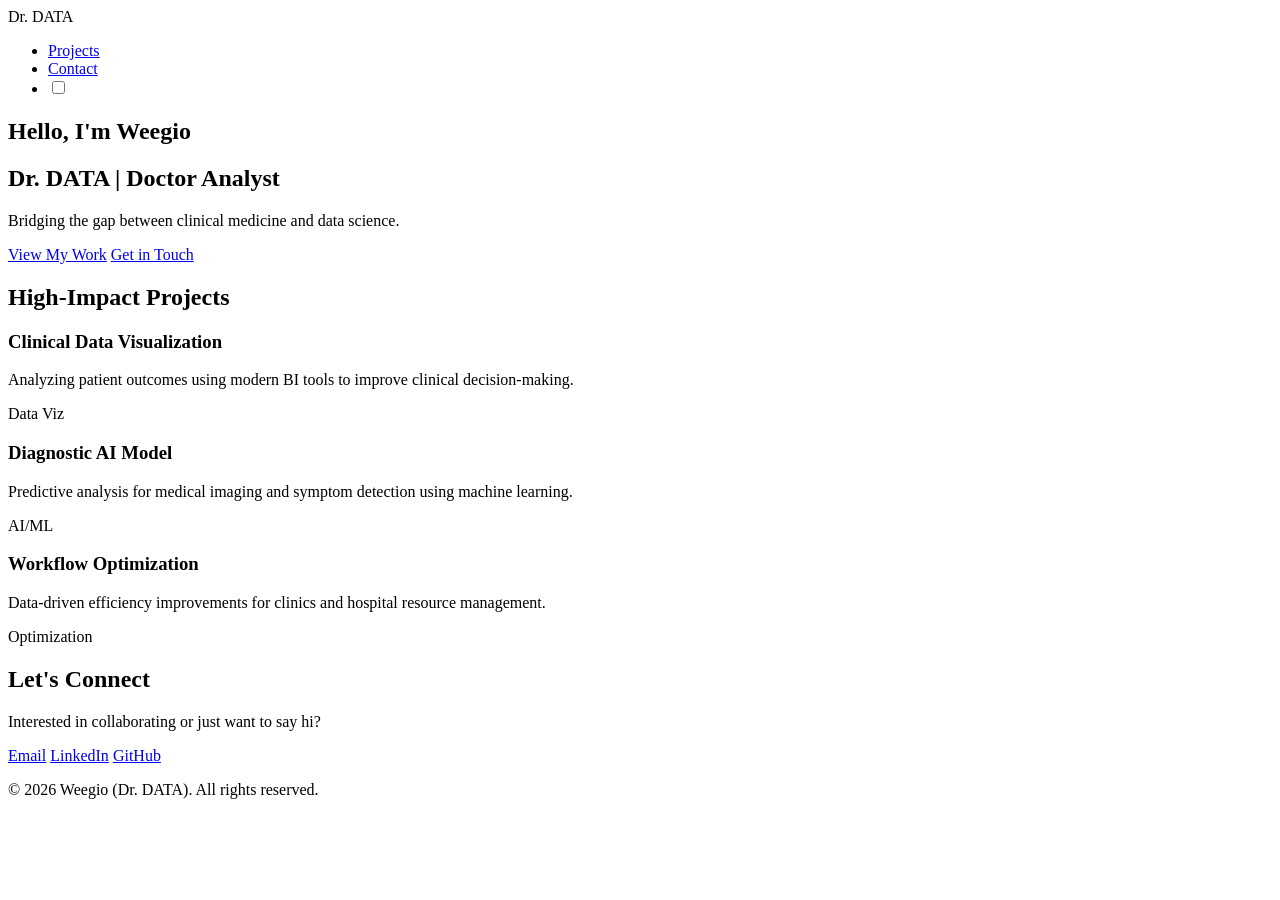
==== docs/index.html @ 5566f9ec "Move web files to docs/ for GitHub Pages deployment" ====
<!DOCTYPE html>
<html lang="en">
<head>
    <meta charset="UTF-8">
    <meta name="viewport" content="width=device-width, initial-scale=1.0">
    <title>Weegio | Dr. DATA - Doctor Analyst</title>
    <link rel="preconnect" href="https://fonts.googleapis.com">
    <link rel="preconnect" href="https://fonts.gstatic.com" crossorigin>
    <link href="https://fonts.googleapis.com/css2?family=Inter:wght@300;400;600;700&display=swap" rel="stylesheet">
    <link rel="stylesheet" href="style.css">
</head>
<body>
    <header>
        <nav class="container">
            <div class="logo">Dr. DATA</div>
            <ul class="nav-links">
                <li><a href="#projects">Projects</a></li>
                <li><a href="#contact">Contact</a></li>
                <li class="theme-switch-wrapper">
                    <label class="theme-switch" for="checkbox">
                        <input type="checkbox" id="checkbox" />
                        <div class="slider round"></div>
                    </label>
                </li>
            </ul>
        </nav>
    </header>

    <main>
        <section id="hero" class="hero-section">
            <div class="container hero-content">
                <h1 class="fade-in">Hello, I'm <span class="highlight">Weegio</span></h1>
                <h2 class="fade-in delay-1">Dr. DATA | Doctor Analyst</h2>
                <p class="fade-in delay-2">Bridging the gap between clinical medicine and data science.</p>
                <div class="hero-btns fade-in delay-3">
                    <a href="#projects" class="btn btn-primary">View My Work</a>
                    <a href="#contact" class="btn btn-secondary">Get in Touch</a>
                </div>
            </div>
            <div class="hero-bg-overlay"></div>
        </section>

        <section id="projects" class="container section">
            <h2 class="section-title">High-Impact Projects</h2>
            <div class="projects-grid">
                <div class="project-card">
                    <div class="project-info">
                        <h3>Clinical Data Visualization</h3>
                        <p>Analyzing patient outcomes using modern BI tools to improve clinical decision-making.</p>
                        <span class="project-tag">Data Viz</span>
                    </div>
                </div>
                <div class="project-card">
                    <div class="project-info">
                        <h3>Diagnostic AI Model</h3>
                        <p>Predictive analysis for medical imaging and symptom detection using machine learning.</p>
                        <span class="project-tag">AI/ML</span>
                    </div>
                </div>
                <div class="project-card">
                    <div class="project-info">
                        <h3>Workflow Optimization</h3>
                        <p>Data-driven efficiency improvements for clinics and hospital resource management.</p>
                        <span class="project-tag">Optimization</span>
                    </div>
                </div>
            </div>
        </section>
    </main>

    <footer id="contact">
        <div class="container footer-content">
            <h2>Let's Connect</h2>
            <p>Interested in collaborating or just want to say hi?</p>
            <div class="contact-links">
                <a href="mailto:contact@weegio.com" class="contact-item">Email</a>
                <a href="#" class="contact-item">LinkedIn</a>
                <a href="#" class="contact-item">GitHub</a>
            </div>
            <p class="copyright">&copy; 2026 Weegio (Dr. DATA). All rights reserved.</p>
        </div>
    </footer>

    <script src="script.js"></script>
</body>
</html>
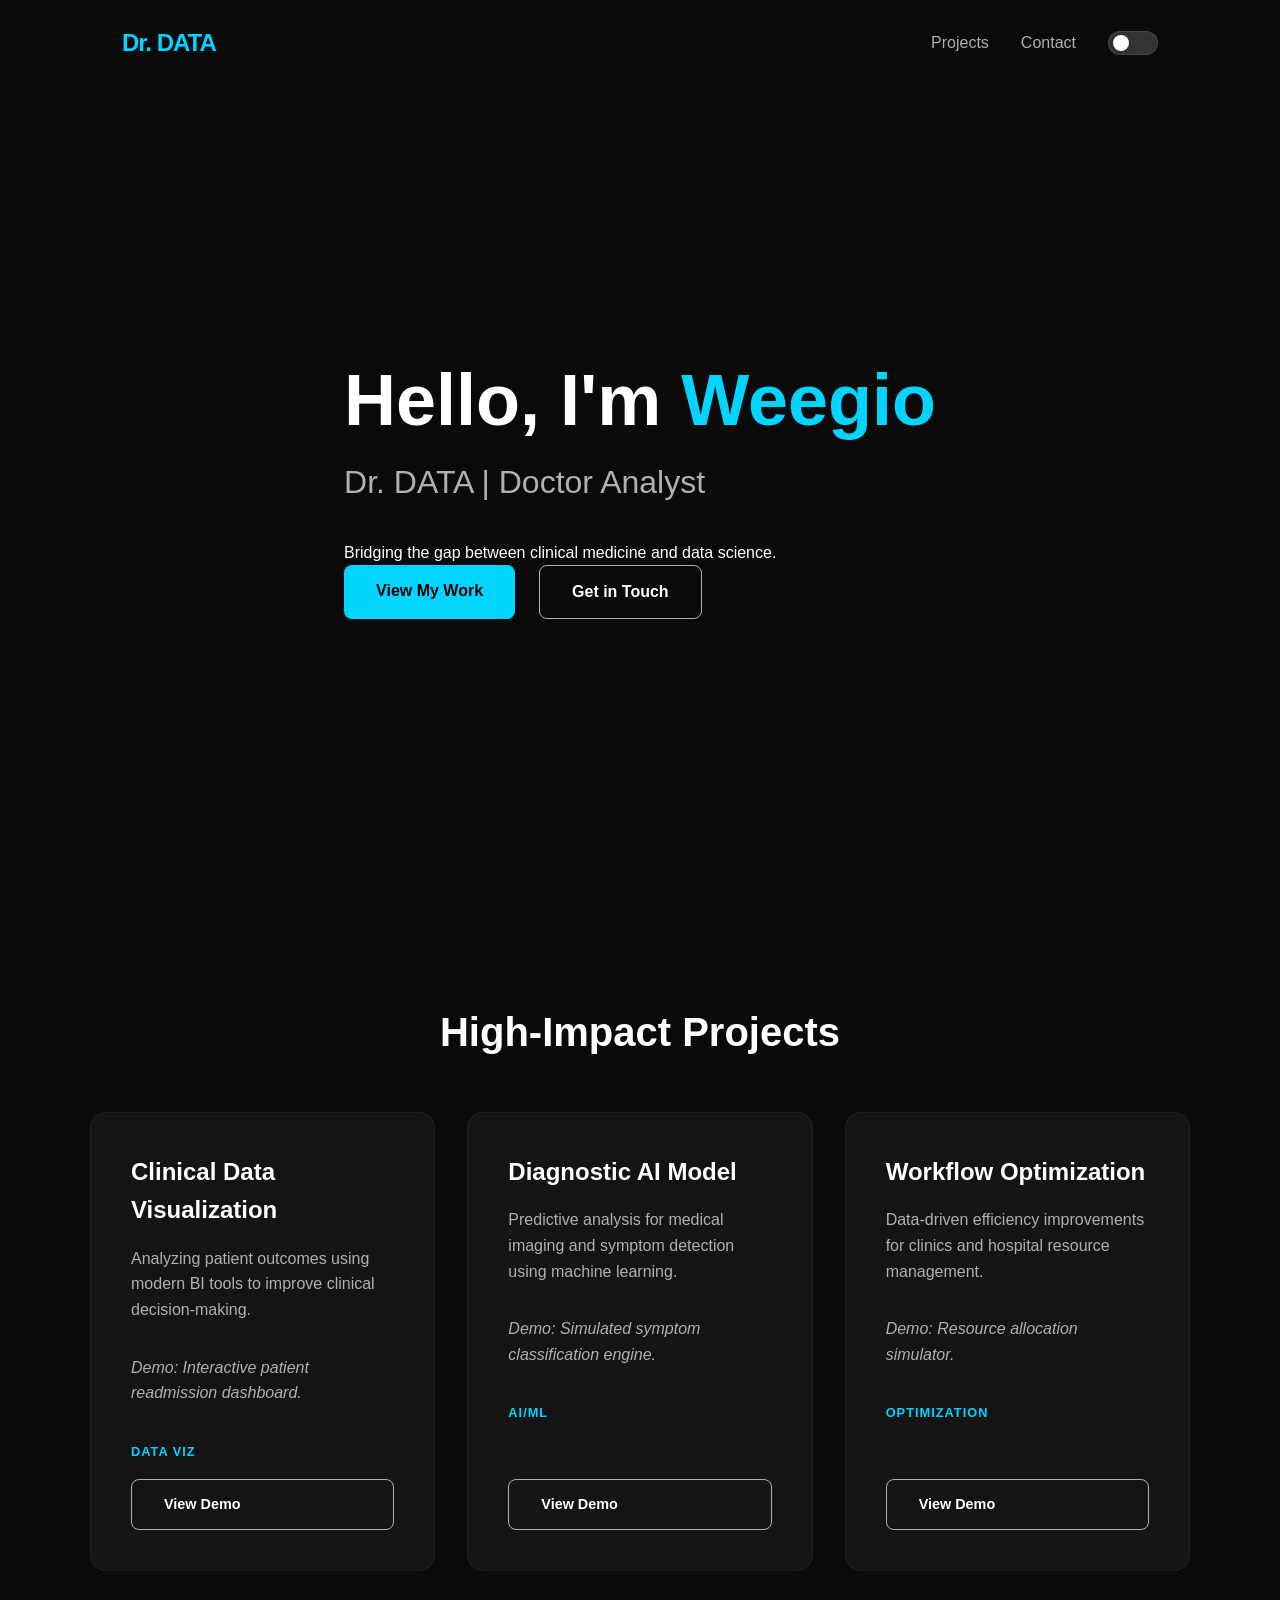
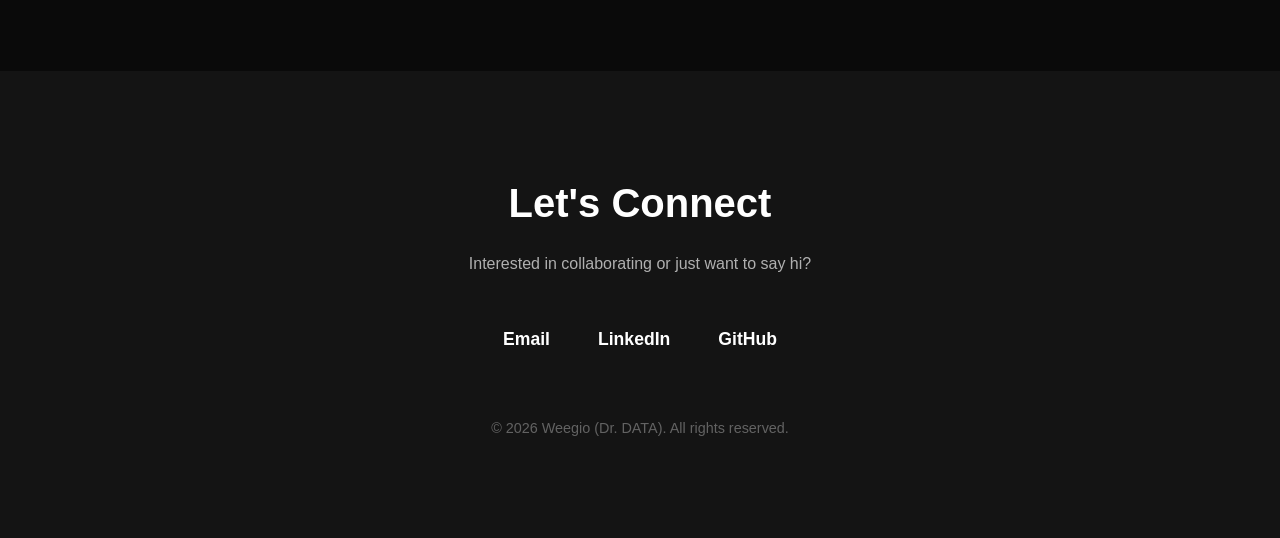
==== commit 86b5e379: "Add demo content and links to project cards" ====
--- a/docs/index.html
+++ b/docs/index.html
@@ -47,22 +47,28 @@
                     <div class="project-info">
                         <h3>Clinical Data Visualization</h3>
                         <p>Analyzing patient outcomes using modern BI tools to improve clinical decision-making.</p>
+                        <p><em>Demo: Interactive patient readmission dashboard.</em></p>
                         <span class="project-tag">Data Viz</span>
                     </div>
+                    <a href="#" class="btn btn-secondary" style="margin-top: 1rem; font-size: 0.9rem;">View Demo</a>
                 </div>
                 <div class="project-card">
                     <div class="project-info">
                         <h3>Diagnostic AI Model</h3>
                         <p>Predictive analysis for medical imaging and symptom detection using machine learning.</p>
+                        <p><em>Demo: Simulated symptom classification engine.</em></p>
                         <span class="project-tag">AI/ML</span>
                     </div>
+                    <a href="#" class="btn btn-secondary" style="margin-top: 1rem; font-size: 0.9rem;">View Demo</a>
                 </div>
                 <div class="project-card">
                     <div class="project-info">
                         <h3>Workflow Optimization</h3>
                         <p>Data-driven efficiency improvements for clinics and hospital resource management.</p>
+                        <p><em>Demo: Resource allocation simulator.</em></p>
                         <span class="project-tag">Optimization</span>
                     </div>
+                    <a href="#" class="btn btn-secondary" style="margin-top: 1rem; font-size: 0.9rem;">View Demo</a>
                 </div>
             </div>
         </section>
--- a/docs/style.css
+++ b/docs/style.css
@@ -0,0 +1,337 @@
+:root {
+    --bg-color: #0a0a0a;
+    --card-bg: #141414;
+    --text-primary: #ffffff;
+    --text-secondary: #b0b0b0;
+    --accent: #00d4ff;
+    --accent-hover: #00a3c4;
+    --nav-bg: rgba(10, 10, 10, 0.8);
+    --font-main: 'Inter', sans-serif;
+    --transition: all 0.3s cubic-bezier(0.4, 0, 0.2, 1);
+}
+
+body.light-theme {
+    --bg-color: #f5f5f7;
+    --card-bg: #ffffff;
+    --text-primary: #1d1d1f;
+    --text-secondary: #86868b;
+    --accent: #0071e3;
+    --accent-hover: #0077ed;
+    --nav-bg: rgba(245, 245, 247, 0.8);
+}
+
+* {
+    margin: 0;
+    padding: 0;
+    box-sizing: border-box;
+}
+
+html {
+    scroll-behavior: smooth;
+}
+
+body {
+    background-color: var(--bg-color);
+    color: var(--text-primary);
+    font-family: var(--font-main);
+    line-height: 1.6;
+    overflow-x: hidden;
+    transition: background-color 0.3s ease, color 0.3s ease;
+}
+
+.container {
+    max-width: 1100px;
+    margin: 0 auto;
+    padding: 0 2rem;
+}
+
+/* Header & Nav */
+header {
+    padding: 1.5rem 0;
+    position: fixed;
+    width: 100%;
+    top: 0;
+    z-index: 1000;
+    background: var(--nav-bg);
+    backdrop-filter: blur(10px);
+}
+
+nav {
+    display: flex;
+    justify-content: space-between;
+    align-items: center;
+}
+
+.logo {
+    font-size: 1.5rem;
+    font-weight: 700;
+    letter-spacing: -1px;
+    color: var(--accent);
+}
+
+.nav-links {
+    display: flex;
+    list-style: none;
+    gap: 2rem;
+    align-items: center;
+}
+
+.nav-links a {
+    text-decoration: none;
+    color: var(--text-secondary);
+    font-weight: 500;
+    transition: var(--transition);
+}
+
+.nav-links a:hover {
+    color: var(--accent);
+}
+
+/* Theme Switch */
+.theme-switch-wrapper {
+    display: flex;
+    align-items: center;
+}
+
+.theme-switch {
+    display: inline-block;
+    height: 24px;
+    position: relative;
+    width: 50px;
+}
+
+.theme-switch input {
+    display: none;
+}
+
+.slider {
+    background-color: #333;
+    bottom: 0;
+    cursor: pointer;
+    left: 0;
+    position: absolute;
+    right: 0;
+    top: 0;
+    transition: .4s;
+    border-radius: 34px;
+    border: 1px solid rgba(255,255,255,0.1);
+}
+
+.slider:before {
+    background-color: #fff;
+    bottom: 3px;
+    content: "";
+    height: 16px;
+    left: 4px;
+    position: absolute;
+    transition: .4s;
+    width: 16px;
+    border-radius: 50%;
+    box-shadow: 0 2px 4px rgba(0,0,0,0.2);
+}
+
+input:checked + .slider {
+    background-color: var(--accent);
+}
+
+input:checked + .slider:before {
+    transform: translateX(24px);
+}
+
+/* Hero Section */
+.hero-section {
+    height: 100vh;
+    display: flex;
+    align-items: center;
+    position: relative;
+    padding-top: 80px;
+}
+
+.hero-content {
+    position: relative;
+    z-index: 2;
+}
+
+.hero-section h1 {
+    font-size: clamp(2.5rem, 8vw, 4.5rem);
+    font-weight: 800;
+    margin-bottom: 1rem;
+    line-height: 1.1;
+}
+
+.hero-section h2 {
+    font-size: clamp(1.2rem, 4vw, 2rem);
+    color: var(--text-secondary);
+    margin-bottom: 2rem;
+    font-weight: 400;
+}
+
+.highlight {
+    color: var(--accent);
+}
+
+.hero-btns {
+    display: flex;
+    gap: 1.5rem;
+}
+
+.btn {
+    padding: 0.8rem 2rem;
+    border-radius: 8px;
+    text-decoration: none;
+    font-weight: 600;
+    transition: var(--transition);
+    display: inline-block;
+}
+
+.btn-primary {
+    background-color: var(--accent);
+    color: #000;
+}
+
+.btn-primary:hover {
+    background-color: var(--accent-hover);
+    transform: translateY(-2px);
+}
+
+.btn-secondary {
+    border: 1px solid var(--text-secondary);
+    color: var(--text-primary);
+}
+
+.btn-secondary:hover {
+    border-color: var(--accent);
+    color: var(--accent);
+    transform: translateY(-2px);
+}
+
+/* Projects Section */
+.section {
+    padding: 100px 0;
+}
+
+.section-title {
+    font-size: 2.5rem;
+    margin-bottom: 3rem;
+    text-align: center;
+}
+
+.projects-grid {
+    display: grid;
+    grid-template-columns: repeat(auto-fit, minmax(300px, 1fr));
+    gap: 2rem;
+}
+
+.project-card {
+    background-color: var(--card-bg);
+    border-radius: 16px;
+    padding: 2.5rem;
+    border: 1px solid rgba(255, 255, 255, 0.05);
+    transition: var(--transition);
+    display: flex;
+    flex-direction: column;
+    justify-content: space-between;
+}
+
+.project-card:hover {
+    transform: translateY(-10px);
+    border-color: var(--accent);
+    box-shadow: 0 20px 40px rgba(0, 212, 255, 0.1);
+}
+
+.project-card h3 {
+    font-size: 1.5rem;
+    margin-bottom: 1rem;
+}
+
+.project-card p {
+    color: var(--text-secondary);
+    margin-bottom: 2rem;
+}
+
+.project-tag {
+    font-size: 0.8rem;
+    font-weight: 600;
+    text-transform: uppercase;
+    color: var(--accent);
+    letter-spacing: 1px;
+}
+
+/* Footer & Contact */
+footer {
+    padding: 100px 0 50px;
+    background-color: var(--card-bg);
+    text-align: center;
+}
+
+.footer-content h2 {
+    font-size: 2.5rem;
+    margin-bottom: 1rem;
+}
+
+.footer-content p {
+    color: var(--text-secondary);
+    margin-bottom: 3rem;
+}
+
+.contact-links {
+    display: flex;
+    justify-content: center;
+    gap: 3rem;
+    margin-bottom: 4rem;
+}
+
+.contact-item {
+    text-decoration: none;
+    color: var(--text-primary);
+    font-weight: 600;
+    font-size: 1.1rem;
+    transition: var(--transition);
+}
+
+.contact-item:hover {
+    color: var(--accent);
+}
+
+.copyright {
+    font-size: 0.9rem;
+    opacity: 0.5;
+}
+
+/* Animations */
+.fade-in {
+    opacity: 0;
+    transform: translateY(20px);
+    animation: fadeIn 0.8s forwards;
+}
+
+.delay-1 { animation-delay: 0.2s; }
+.delay-2 { animation-delay: 0.4s; }
+.delay-3 { animation-delay: 0.6s; }
+
+@keyframes fadeIn {
+    to {
+        opacity: 1;
+        transform: translateY(0);
+    }
+}
+
+/* Responsive */
+@media (max-width: 768px) {
+    .nav-links {
+        gap: 1rem;
+    }
+    
+    .nav-links a {
+        font-size: 0.9rem;
+    }
+
+    .hero-btns {
+        flex-direction: column;
+    }
+    
+    .contact-links {
+        flex-direction: column;
+        gap: 1.5rem;
+    }
+}
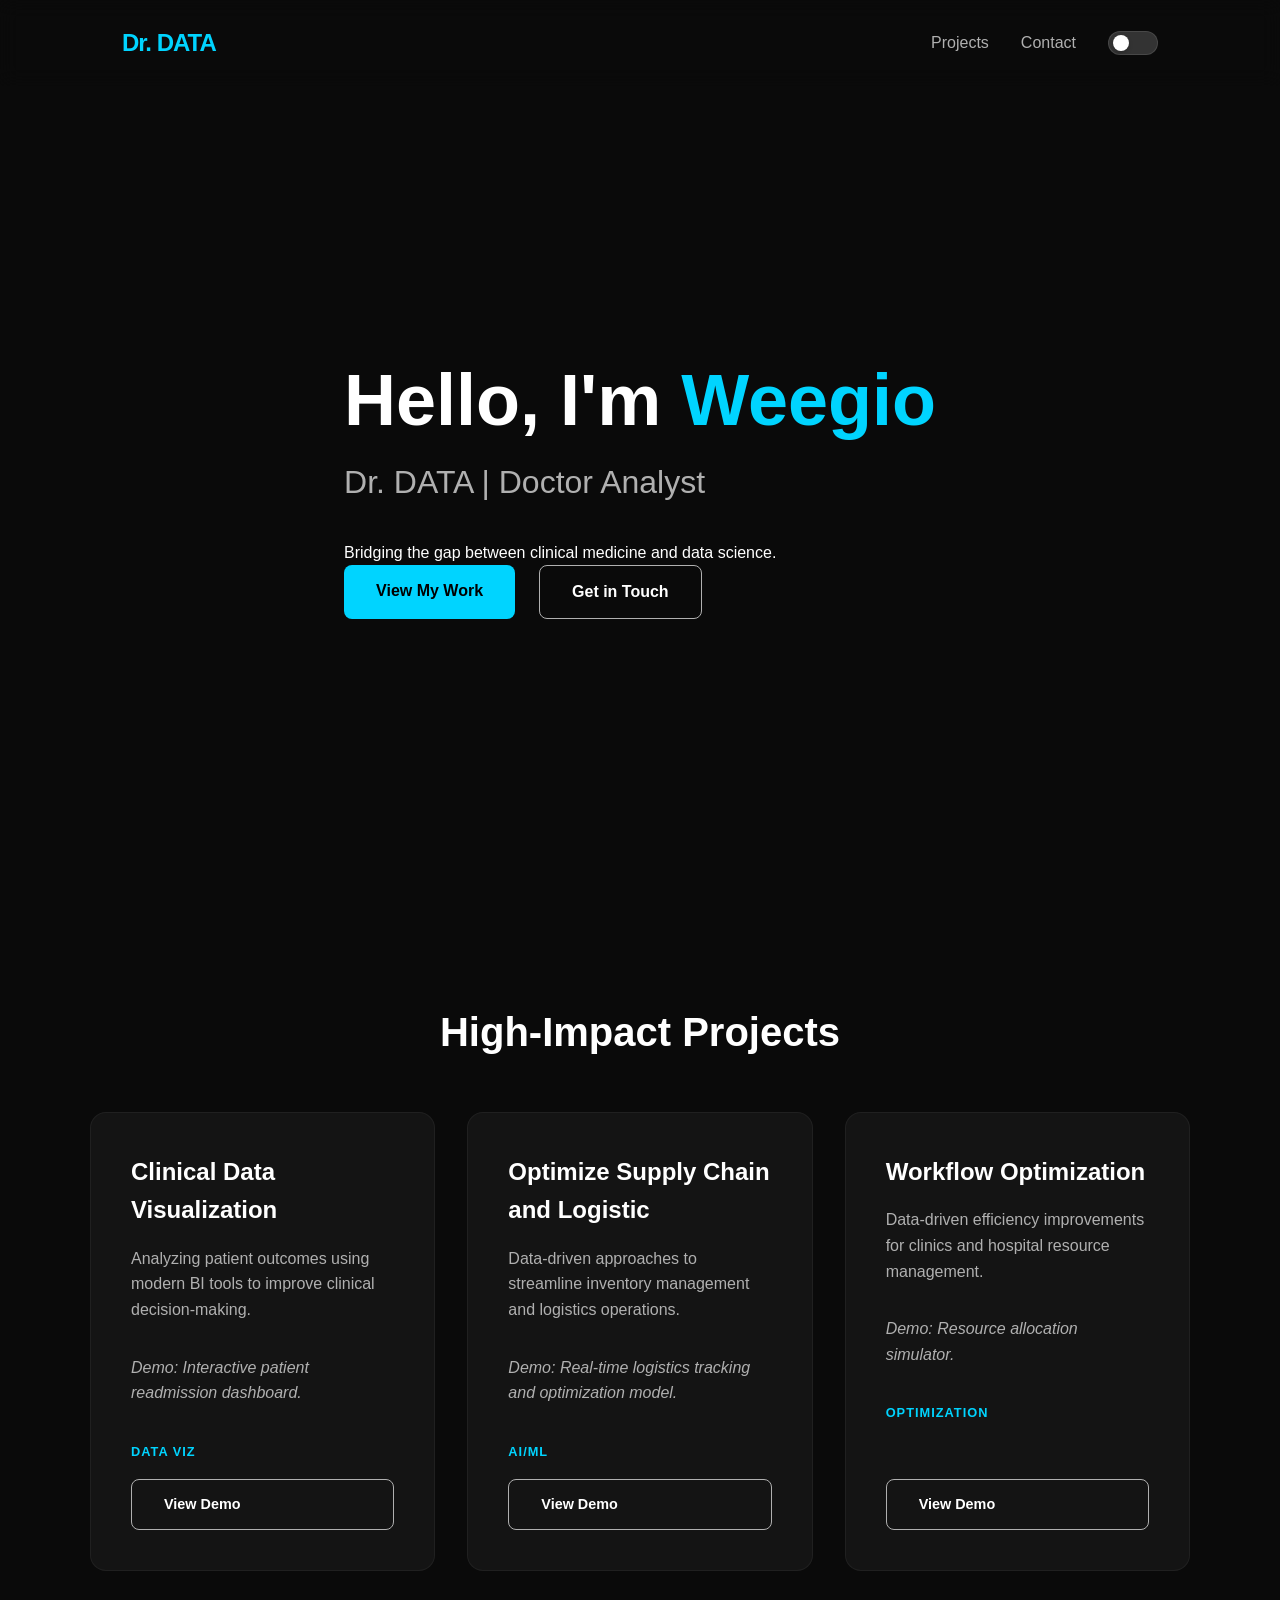
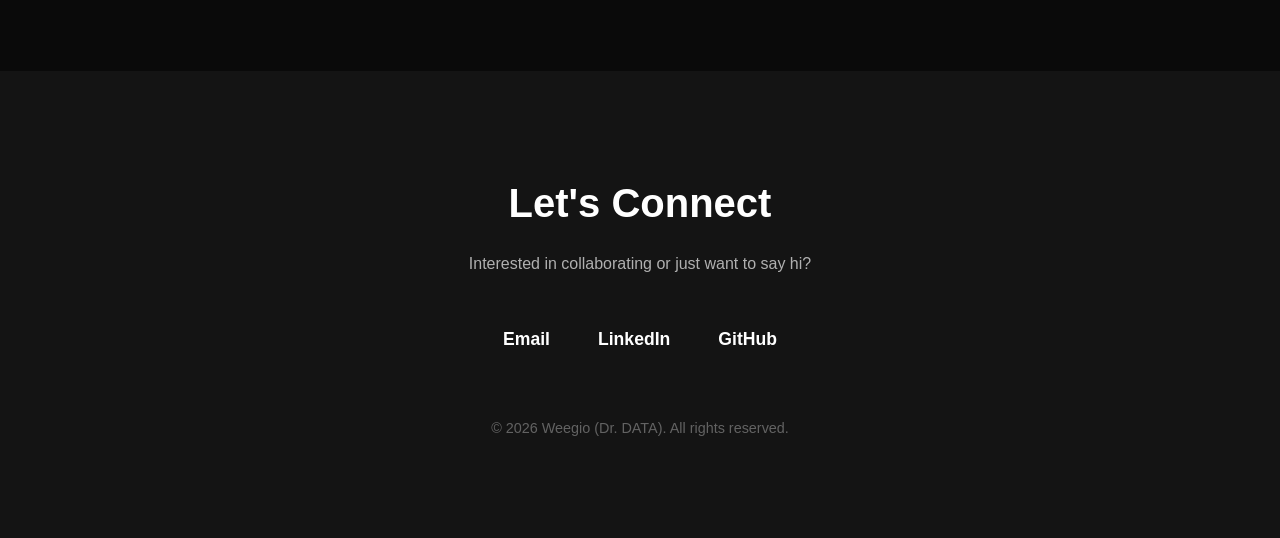
==== commit a8c77656: "Update project 2: Optimize Supply Chain and Logistic" ====
--- a/docs/index.html
+++ b/docs/index.html
@@ -54,9 +54,9 @@
                 </div>
                 <div class="project-card">
                     <div class="project-info">
-                        <h3>Diagnostic AI Model</h3>
-                        <p>Predictive analysis for medical imaging and symptom detection using machine learning.</p>
-                        <p><em>Demo: Simulated symptom classification engine.</em></p>
+                        <h3>Optimize Supply Chain and Logistic</h3>
+                        <p>Data-driven approaches to streamline inventory management and logistics operations.</p>
+                        <p><em>Demo: Real-time logistics tracking and optimization model.</em></p>
                         <span class="project-tag">AI/ML</span>
                     </div>
                     <a href="#" class="btn btn-secondary" style="margin-top: 1rem; font-size: 0.9rem;">View Demo</a>
